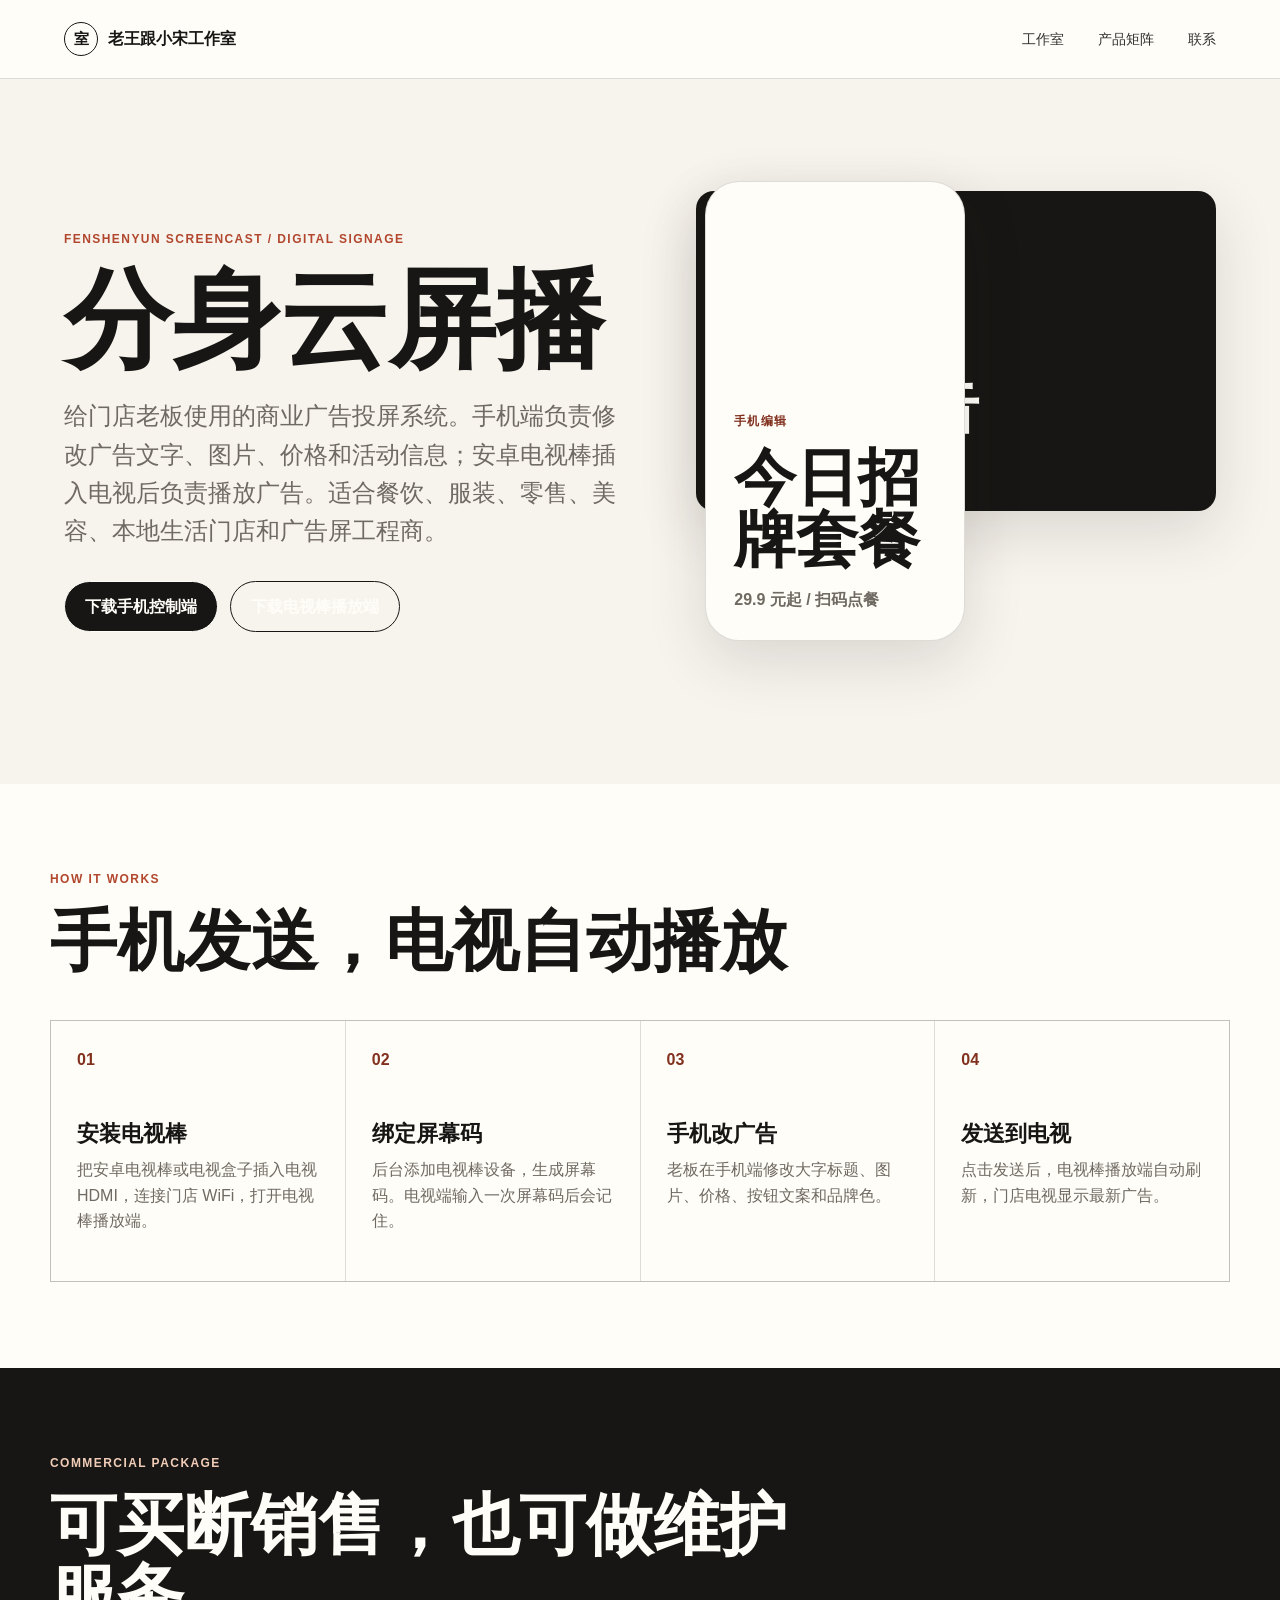
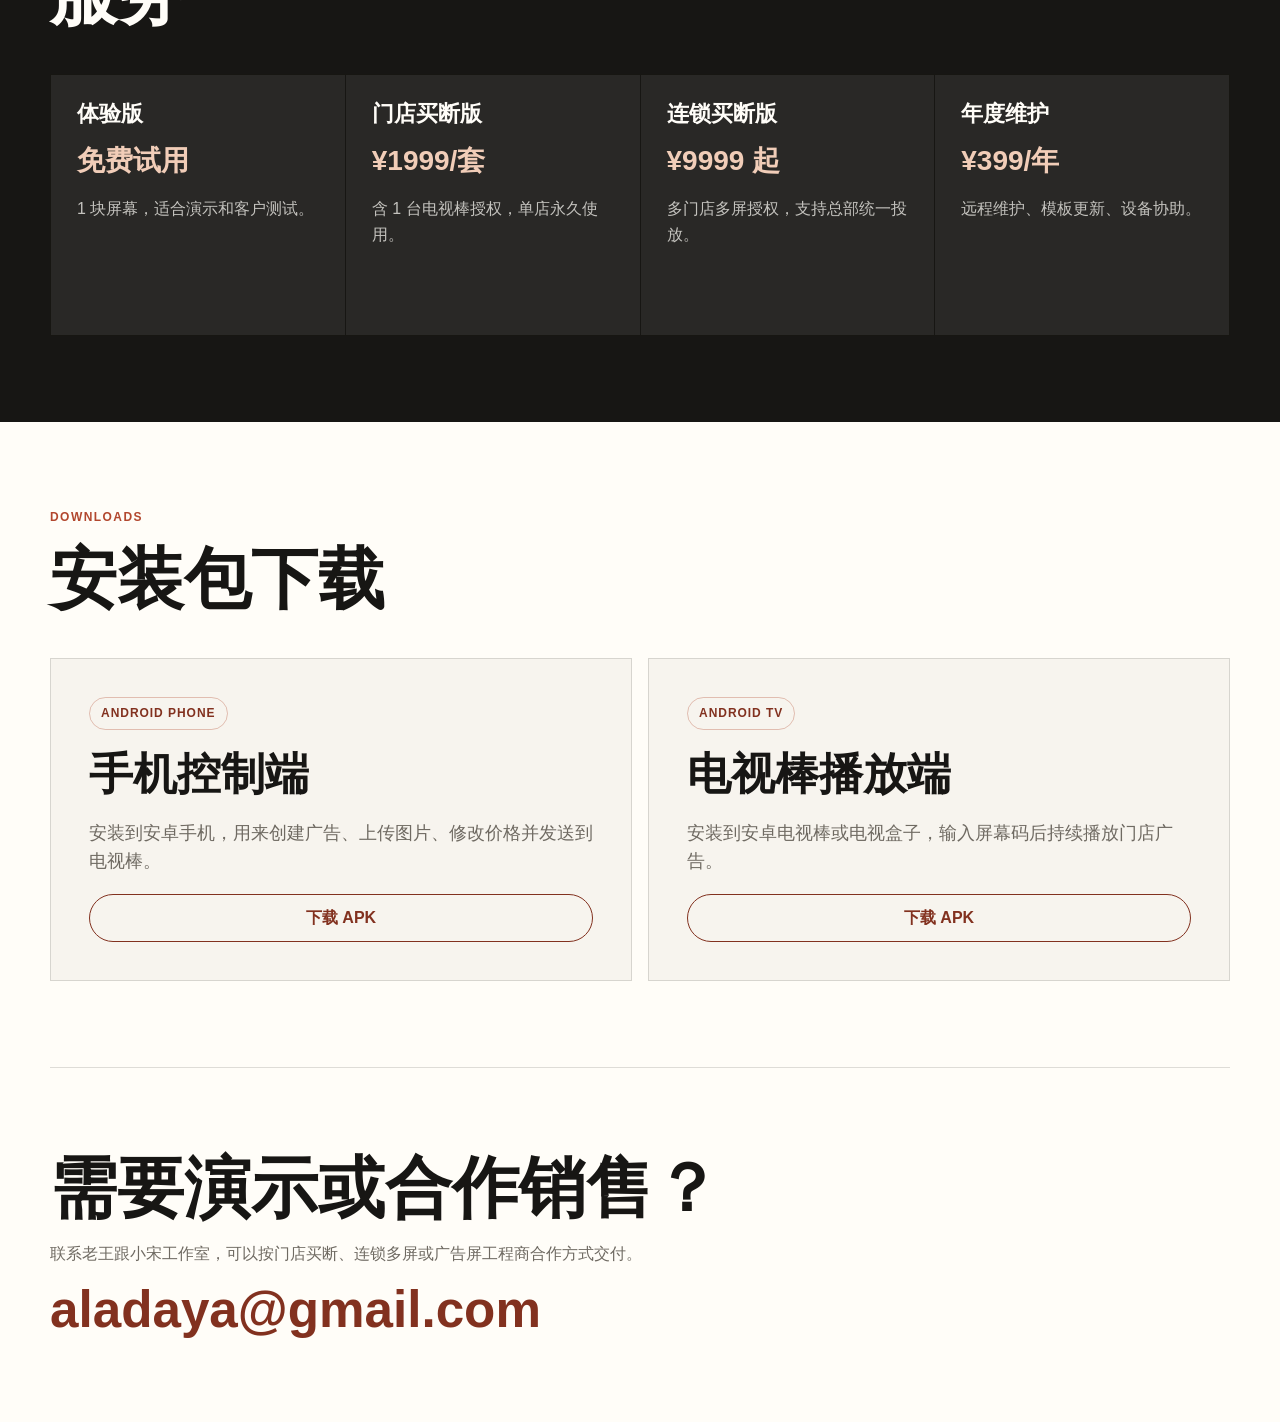
==== fenshenyun.html @ ba09fee8 "Link Fenshenyun product page and downloads" ====
<!doctype html>
<html lang="zh-CN">
  <head>
    <meta charset="utf-8">
    <meta name="viewport" content="width=device-width, initial-scale=1, viewport-fit=cover">
    <title>分身云屏播 - 门店电视广告投屏系统</title>
    <meta
      name="description"
      content="分身云屏播是面向餐饮、服装、零售和本地生活门店的商业广告投屏系统，支持手机编辑广告、安卓电视棒播放、买断授权和年度维护。"
    >
    <meta name="robots" content="index, follow">
    <link rel="canonical" href="https://wang-song-studio.vercel.app/fenshenyun.html">
    <link rel="stylesheet" href="styles.css">
  </head>
  <body class="product-detail-page">
    <header class="detail-header">
      <a class="brand dark-brand" href="/">
        <span class="brand-mark" aria-hidden="true">室</span>
        <span>老王跟小宋工作室</span>
      </a>
      <nav>
        <a href="/">工作室</a>
        <a href="/#products">产品矩阵</a>
        <a href="/#contact">联系</a>
      </nav>
    </header>

    <main>
      <section class="detail-hero">
        <div>
          <p class="section-kicker">Fenshenyun ScreenCast / Digital Signage</p>
          <h1>分身云屏播</h1>
          <p class="detail-lead">
            给门店老板使用的商业广告投屏系统。手机端负责修改广告文字、图片、价格和活动信息；安卓电视棒插入电视后负责播放广告。适合餐饮、服装、零售、美容、本地生活门店和广告屏工程商。
          </p>
          <div class="detail-actions">
            <a class="button primary dark-button" href="downloads/fenshenyun-mobile.apk" download>下载手机控制端</a>
            <a class="button secondary dark-outline" href="downloads/fenshenyun-tv-stick.apk" download>下载电视棒播放端</a>
          </div>
        </div>
        <div class="device-demo" aria-label="产品示意">
          <div class="phone-demo">
            <span>手机编辑</span>
            <strong>今日招牌套餐</strong>
            <p>29.9 元起 / 扫码点餐</p>
          </div>
          <div class="tv-demo">
            <span>电视播放</span>
            <strong>门店广告</strong>
            <p>自动刷新最新活动</p>
          </div>
        </div>
      </section>

      <section class="detail-section">
        <div class="section-heading">
          <p class="section-kicker">How It Works</p>
          <h2>手机发送，电视自动播放</h2>
        </div>
        <div class="detail-grid">
          <article>
            <span>01</span>
            <h3>安装电视棒</h3>
            <p>把安卓电视棒或电视盒子插入电视 HDMI，连接门店 WiFi，打开电视棒播放端。</p>
          </article>
          <article>
            <span>02</span>
            <h3>绑定屏幕码</h3>
            <p>后台添加电视棒设备，生成屏幕码。电视端输入一次屏幕码后会记住。</p>
          </article>
          <article>
            <span>03</span>
            <h3>手机改广告</h3>
            <p>老板在手机端修改大字标题、图片、价格、按钮文案和品牌色。</p>
          </article>
          <article>
            <span>04</span>
            <h3>发送到电视</h3>
            <p>点击发送后，电视棒播放端自动刷新，门店电视显示最新广告。</p>
          </article>
        </div>
      </section>

      <section class="detail-section dark-detail">
        <div class="section-heading">
          <p class="section-kicker">Commercial Package</p>
          <h2>可买断销售，也可做维护服务</h2>
        </div>
        <div class="pricing-strip">
          <article>
            <h3>体验版</h3>
            <strong>免费试用</strong>
            <p>1 块屏幕，适合演示和客户测试。</p>
          </article>
          <article>
            <h3>门店买断版</h3>
            <strong>¥1999/套</strong>
            <p>含 1 台电视棒授权，单店永久使用。</p>
          </article>
          <article>
            <h3>连锁买断版</h3>
            <strong>¥9999 起</strong>
            <p>多门店多屏授权，支持总部统一投放。</p>
          </article>
          <article>
            <h3>年度维护</h3>
            <strong>¥399/年</strong>
            <p>远程维护、模板更新、设备协助。</p>
          </article>
        </div>
      </section>

      <section class="detail-section">
        <div class="section-heading">
          <p class="section-kicker">Downloads</p>
          <h2>安装包下载</h2>
        </div>
        <div class="download-grid">
          <article class="download-card">
            <span class="download-status is-live">Android Phone</span>
            <h3>手机控制端</h3>
            <p>安装到安卓手机，用来创建广告、上传图片、修改价格并发送到电视棒。</p>
            <a class="case-link" href="downloads/fenshenyun-mobile.apk" download>下载 APK</a>
          </article>
          <article class="download-card">
            <span class="download-status is-live">Android TV</span>
            <h3>电视棒播放端</h3>
            <p>安装到安卓电视棒或电视盒子，输入屏幕码后持续播放门店广告。</p>
            <a class="case-link" href="downloads/fenshenyun-tv-stick.apk" download>下载 APK</a>
          </article>
        </div>
      </section>

      <section class="detail-section contact-lite">
        <h2>需要演示或合作销售？</h2>
        <p>联系老王跟小宋工作室，可以按门店买断、连锁多屏或广告屏工程商合作方式交付。</p>
        <a class="contact-link" href="mailto:aladaya@gmail.com">aladaya@gmail.com</a>
      </section>
    </main>
  </body>
</html>
---- styles.css ----
:root {
  color-scheme: light;
  --ink: #171614;
  --muted: #6f6a62;
  --paper: #f7f4ee;
  --paper-deep: #eee6d8;
  --line: rgba(23, 22, 20, 0.14);
  --accent: #b2472e;
  --accent-dark: #82311f;
  --sage: #546b5d;
  --blue: #365b74;
  --white: #fffdf8;
  --shadow: 0 20px 60px rgba(42, 35, 27, 0.14);
}

* {
  box-sizing: border-box;
}

html {
  scroll-behavior: smooth;
  -webkit-text-size-adjust: 100%;
  text-size-adjust: 100%;
  scroll-padding-top: 18px;
}

body {
  margin: 0;
  background: var(--paper);
  color: var(--ink);
  font-family:
    Inter, "PingFang SC", "Hiragino Sans GB", "Microsoft YaHei", sans-serif;
  font-size: 16px;
  line-height: 1.6;
}

a {
  color: inherit;
  text-decoration: none;
  -webkit-tap-highlight-color: rgba(178, 71, 46, 0.18);
}

.site-header {
  position: absolute;
  z-index: 20;
  top: 0;
  left: 0;
  display: flex;
  width: 100%;
  align-items: center;
  justify-content: space-between;
  padding: 22px clamp(20px, 5vw, 72px);
  color: var(--white);
  background: linear-gradient(180deg, rgba(18, 15, 12, 0.42), rgba(18, 15, 12, 0));
}

.brand {
  display: inline-flex;
  align-items: center;
  gap: 10px;
  font-weight: 700;
  letter-spacing: 0;
}

.brand-mark {
  display: grid;
  width: 34px;
  height: 34px;
  place-items: center;
  border: 1px solid currentColor;
  border-radius: 50%;
  font-size: 15px;
}

nav {
  display: flex;
  gap: clamp(14px, 3vw, 34px);
  font-size: 14px;
}

nav a {
  opacity: 0.88;
}

nav a:hover {
  opacity: 1;
}

.hero {
  position: relative;
  min-height: 92svh;
  overflow: hidden;
  display: grid;
  align-items: end;
  padding: 120px clamp(20px, 5vw, 72px) 72px;
  color: var(--white);
}

.hero-image,
.hero-shade {
  position: absolute;
  inset: 0;
  width: 100%;
  height: 100%;
}

.hero-image {
  object-fit: cover;
  object-position: center;
  transform: scale(1.02);
}

.hero-shade {
  background:
    linear-gradient(90deg, rgba(12, 10, 8, 0.76), rgba(12, 10, 8, 0.18) 58%, rgba(12, 10, 8, 0.36)),
    linear-gradient(0deg, rgba(12, 10, 8, 0.56), rgba(12, 10, 8, 0.02) 46%);
}

.hero-content {
  position: relative;
  z-index: 1;
  width: min(760px, 100%);
}

.eyebrow,
.section-kicker {
  margin: 0 0 18px;
  color: var(--accent);
  font-size: 12px;
  font-weight: 800;
  letter-spacing: 0.12em;
  text-transform: uppercase;
}

.hero .eyebrow {
  color: #f1cdb8;
}

.language-switcher {
  display: inline-flex;
  gap: 4px;
  margin: 0 0 22px;
  padding: 4px;
  border: 1px solid rgba(255, 253, 248, 0.32);
  border-radius: 999px;
  background: rgba(18, 15, 12, 0.26);
  backdrop-filter: blur(10px);
}

.language-switcher button {
  min-height: 34px;
  border: 0;
  border-radius: 999px;
  padding: 7px 13px;
  background: transparent;
  color: rgba(255, 253, 248, 0.78);
  cursor: pointer;
  font: inherit;
  font-size: 13px;
  font-weight: 800;
}

.language-switcher button.active {
  background: var(--white);
  color: var(--ink);
}

h1,
h2,
h3,
p {
  margin-top: 0;
}

h1 {
  margin-bottom: 24px;
  font-size: clamp(48px, 8.6vw, 108px);
  line-height: 0.98;
  letter-spacing: 0;
}

h2 {
  margin-bottom: 18px;
  font-size: clamp(32px, 5.2vw, 72px);
  line-height: 1.04;
  letter-spacing: 0;
}

h3 {
  margin-bottom: 10px;
  font-size: 22px;
  line-height: 1.2;
}

.hero-copy {
  max-width: 560px;
  margin-bottom: 18px;
  color: rgba(255, 253, 248, 0.86);
  font-size: clamp(17px, 2vw, 22px);
}

.language-copy {
  max-width: 620px;
  margin-bottom: 30px;
  color: rgba(255, 253, 248, 0.74);
  font-size: 15px;
  font-weight: 700;
}

.language-copy p {
  margin-bottom: 0;
}

.hero-actions {
  display: flex;
  flex-wrap: wrap;
  gap: 12px;
}

.button {
  display: inline-flex;
  min-height: 48px;
  align-items: center;
  justify-content: center;
  border: 1px solid rgba(255, 253, 248, 0.45);
  border-radius: 999px;
  padding: 12px 20px;
  font-weight: 700;
}

.button,
.case-link,
.work-row,
nav a,
.language-switcher button,
.mobile-actionbar a {
  touch-action: manipulation;
}

.button.primary {
  border-color: var(--white);
  background: var(--white);
  color: var(--ink);
}

.button.secondary {
  color: var(--white);
}

.section-inner {
  width: min(1180px, calc(100% - 40px));
  margin: 0 auto;
  padding: 96px 0;
}

.section-band {
  background: var(--white);
}

.split {
  display: grid;
  grid-template-columns: minmax(160px, 0.55fr) minmax(0, 1.45fr);
  gap: clamp(24px, 8vw, 120px);
  align-items: start;
}

.intro p:last-child {
  max-width: 780px;
  color: var(--muted);
  font-size: clamp(18px, 2.2vw, 24px);
}

.translation-block {
  display: grid;
  gap: 14px;
  max-width: 840px;
  margin-top: 30px;
  padding-top: 24px;
  border-top: 1px solid var(--line);
}

.translation-block p {
  margin-bottom: 0;
  color: var(--muted);
  font-size: 16px;
}

.translation-block strong {
  display: block;
  margin-bottom: 4px;
  color: var(--accent-dark);
  font-size: 12px;
  letter-spacing: 0.1em;
  text-transform: uppercase;
}

.section-heading {
  max-width: 760px;
  margin-bottom: 44px;
}

.service-grid {
  display: grid;
  grid-template-columns: repeat(4, minmax(0, 1fr));
  border-top: 1px solid var(--line);
  border-left: 1px solid var(--line);
}

.service-item {
  min-height: 310px;
  padding: 28px;
  border-right: 1px solid var(--line);
  border-bottom: 1px solid var(--line);
  background: rgba(255, 253, 248, 0.48);
}

.service-number {
  display: inline-block;
  margin-bottom: 72px;
  color: var(--sage);
  font-size: 13px;
  font-weight: 800;
}

.service-item p,
.timeline p,
.contact-panel p {
  color: var(--muted);
}

.work-list {
  border-top: 1px solid var(--line);
}

.anchor-alias {
  display: block;
  height: 0;
  scroll-margin-top: 18px;
}

.product-suite {
  background:
    linear-gradient(135deg, rgba(54, 91, 116, 0.11), rgba(178, 71, 46, 0.08)),
    var(--paper-deep);
}

.product-suite-layout {
  display: grid;
  gap: 34px;
}

.product-suite .section-heading p:last-child {
  max-width: 820px;
  color: var(--muted);
  font-size: clamp(18px, 2.2vw, 22px);
}

.product-grid {
  display: grid;
  grid-template-columns: repeat(3, minmax(0, 1fr));
  gap: 16px;
}

.product-card {
  display: grid;
  min-height: 520px;
  align-content: space-between;
  padding: clamp(24px, 4vw, 38px);
  border: 1px solid var(--line);
  background: var(--white);
  box-shadow: 0 18px 44px rgba(42, 35, 27, 0.08);
}

.product-topline {
  display: flex;
  align-items: center;
  justify-content: space-between;
  gap: 12px;
}

.product-topline span {
  width: fit-content;
  border-radius: 999px;
  padding: 6px 11px;
  background: var(--paper);
  color: var(--accent-dark);
  font-size: 12px;
  font-weight: 900;
  letter-spacing: 0.08em;
}

.product-topline strong {
  color: var(--sage);
  font-size: 13px;
}

.product-card h3 {
  margin: 34px 0 14px;
  font-size: clamp(28px, 3.8vw, 48px);
}

.product-card p {
  margin-bottom: 0;
  color: var(--muted);
  font-size: 18px;
}

.product-card ul {
  display: grid;
  gap: 10px;
  margin: 28px 0;
  padding-left: 20px;
  color: var(--muted);
}

.product-card li {
  padding-left: 4px;
}

.product-card.is-dark {
  background: var(--ink);
  color: var(--white);
}

.product-card.is-dark p,
.product-card.is-dark ul {
  color: rgba(255, 253, 248, 0.72);
}

.product-card.is-dark .product-topline span {
  background: rgba(255, 253, 248, 0.12);
  color: #f1cdb8;
}

.product-card.is-dark .product-topline strong {
  color: rgba(255, 253, 248, 0.62);
}

.product-card.is-dark .case-link {
  border-color: var(--white);
  color: var(--white);
}

.product-card.is-dark .case-link:hover {
  background: var(--white);
  color: var(--ink);
}

.product-card.is-blue {
  background: rgba(54, 91, 116, 0.1);
}

.product-note {
  max-width: 860px;
  border-top: 1px solid var(--line);
  padding-top: 22px;
  color: var(--muted);
  font-weight: 700;
}

.secondary-link {
  border-color: var(--blue);
  color: var(--blue);
}

.secondary-link:hover {
  background: var(--blue);
}

.download {
  background: var(--white);
}

.download-layout {
  display: grid;
  gap: 34px;
}

.download-grid {
  display: grid;
  grid-template-columns: repeat(2, minmax(0, 1fr));
  gap: 16px;
}

.download-card {
  display: grid;
  min-height: 280px;
  align-content: space-between;
  gap: 18px;
  padding: clamp(24px, 4vw, 38px);
  border: 1px solid var(--line);
  background: var(--paper);
}

.download-card h3 {
  margin-bottom: 0;
  font-size: clamp(26px, 3.4vw, 44px);
}

.download-card p {
  max-width: 560px;
  margin-bottom: 0;
  color: var(--muted);
  font-size: 18px;
}

.download-status {
  width: fit-content;
  border: 1px solid rgba(84, 107, 93, 0.34);
  border-radius: 999px;
  padding: 6px 11px;
  color: var(--sage);
  font-size: 12px;
  font-weight: 900;
  letter-spacing: 0.08em;
  text-transform: uppercase;
}

.download-status.is-live {
  border-color: rgba(178, 71, 46, 0.32);
  color: var(--accent-dark);
}

.case-link.is-disabled {
  border-color: rgba(23, 22, 20, 0.16);
  color: var(--muted);
  cursor: not-allowed;
}

.case-link.is-disabled:hover {
  background: transparent;
  color: var(--muted);
}

.ai-section {
  background:
    linear-gradient(135deg, rgba(54, 91, 116, 0.08), rgba(178, 71, 46, 0.08)),
    var(--white);
}

.ai-layout {
  display: grid;
  gap: 40px;
}

.ai-section .section-heading p:last-child {
  max-width: 800px;
  color: var(--muted);
  font-size: 20px;
}

.ai-grid {
  display: grid;
  grid-template-columns: repeat(3, minmax(0, 1fr));
  gap: 16px;
}

.ai-grid article {
  min-height: 250px;
  padding: 28px;
  border: 1px solid var(--line);
  background: rgba(255, 253, 248, 0.72);
}

.ai-grid span {
  display: inline-block;
  margin-bottom: 54px;
  color: var(--blue);
  font-size: 13px;
  font-weight: 900;
}

.ai-grid p {
  color: var(--muted);
}

.product-case {
  display: grid;
  grid-template-columns: minmax(0, 1fr) auto;
  gap: 28px;
  align-items: end;
  margin-bottom: 44px;
  padding: clamp(24px, 4vw, 42px);
  border: 1px solid var(--line);
  background: var(--paper);
}

.product-case h3 {
  margin-bottom: 14px;
  font-size: clamp(28px, 4vw, 54px);
}

.product-case p {
  max-width: 720px;
  margin-bottom: 14px;
  color: var(--muted);
  font-size: 18px;
}

.product-case p:last-child {
  margin-bottom: 0;
}

.product-case .case-translation {
  color: var(--blue);
  font-size: 15px;
  font-weight: 700;
}

.case-label {
  color: var(--accent-dark) !important;
  font-size: 13px !important;
  font-weight: 900;
  letter-spacing: 0.1em;
  text-transform: uppercase;
}

.case-link {
  display: inline-flex;
  min-height: 46px;
  align-items: center;
  justify-content: center;
  border: 1px solid var(--accent-dark);
  border-radius: 999px;
  padding: 10px 18px;
  color: var(--accent-dark);
  font-weight: 800;
  white-space: nowrap;
}

.case-link:hover {
  background: var(--accent-dark);
  color: var(--white);
}

.work-row {
  display: grid;
  grid-template-columns: minmax(0, 1fr) minmax(180px, 0.56fr);
  gap: 24px;
  align-items: center;
  min-height: 96px;
  border-bottom: 1px solid var(--line);
  color: var(--ink);
}

.work-row span:first-child {
  font-size: clamp(24px, 3vw, 42px);
  font-weight: 800;
  line-height: 1.1;
}

.work-row span:last-child {
  color: var(--blue);
  font-size: 13px;
  font-weight: 800;
  letter-spacing: 0.08em;
  text-transform: uppercase;
}

.work-row:hover {
  color: var(--accent-dark);
}

.business {
  background: var(--paper-deep);
}

.business-layout {
  display: grid;
  gap: 40px;
}

.business .section-heading p:last-child {
  max-width: 760px;
  color: var(--muted);
  font-size: 20px;
}

.business-grid {
  display: grid;
  grid-template-columns: repeat(3, minmax(0, 1fr));
  gap: 1px;
  background: var(--line);
  border: 1px solid var(--line);
}

.business-grid article {
  min-height: 260px;
  padding: 28px;
  background: var(--white);
}

.business-grid span {
  display: inline-block;
  margin-bottom: 54px;
  color: var(--accent-dark);
  font-size: 13px;
  font-weight: 900;
}

.business-grid p,
.business-note p {
  color: var(--muted);
}

.business-note {
  display: grid;
  gap: 8px;
  max-width: 820px;
  padding-top: 24px;
  border-top: 1px solid var(--line);
}

.business-note p {
  margin-bottom: 0;
  font-size: 15px;
  font-weight: 700;
}

.process-layout {
  display: grid;
  grid-template-columns: minmax(220px, 0.82fr) minmax(0, 1.18fr);
  gap: clamp(30px, 8vw, 110px);
}

.sticky-heading {
  position: sticky;
  top: 110px;
  align-self: start;
}

.timeline {
  display: grid;
  gap: 0;
  margin: 0;
  padding: 0;
  list-style: none;
}

.timeline li {
  display: grid;
  grid-template-columns: 64px minmax(0, 1fr);
  gap: 22px;
  padding: 34px 0;
  border-top: 1px solid var(--line);
}

.timeline li:last-child {
  border-bottom: 1px solid var(--line);
}

.timeline span {
  color: var(--sage);
  font-weight: 900;
}

.contact-panel {
  display: grid;
  min-height: 420px;
  align-content: center;
  border-top: 1px solid var(--line);
  border-bottom: 1px solid var(--line);
}

.contact-panel h2 {
  max-width: 820px;
}

.contact-panel p {
  max-width: 560px;
  font-size: 18px;
}

.contact-link {
  width: fit-content;
  color: var(--accent-dark);
  font-size: clamp(26px, 4vw, 54px);
  font-weight: 900;
  line-height: 1.05;
}

.contact-link:hover {
  color: var(--blue);
}

.wechat-link {
  border: 0;
  background: transparent;
  cursor: pointer;
  text-align: left;
}

.contact-methods {
  display: grid;
  gap: 12px;
  margin-top: 22px;
}

.contact-methods p {
  margin-bottom: 0;
  color: var(--ink);
  font-size: clamp(22px, 3vw, 40px);
  font-weight: 800;
  line-height: 1.15;
}

.contact-methods strong {
  color: var(--accent-dark);
}

.wechat-hint {
  max-width: 520px;
  color: var(--muted);
  font-size: 15px;
  font-weight: 600;
  line-height: 1.5;
}

.mobile-actionbar {
  display: none;
}

.product-detail-page {
  background: var(--white);
}

.detail-header {
  display: flex;
  align-items: center;
  justify-content: space-between;
  padding: 22px clamp(20px, 5vw, 72px);
  border-bottom: 1px solid var(--line);
  background: var(--white);
}

.detail-header nav a {
  color: var(--ink);
}

.dark-brand {
  color: var(--ink);
}

.detail-hero {
  display: grid;
  grid-template-columns: minmax(0, 1.05fr) minmax(320px, 0.95fr);
  gap: clamp(28px, 6vw, 84px);
  align-items: center;
  min-height: 76svh;
  padding: clamp(56px, 8vw, 110px) clamp(20px, 5vw, 72px);
  background: var(--paper);
}

.detail-hero h1 {
  color: var(--ink);
}

.detail-lead {
  max-width: 720px;
  color: var(--muted);
  font-size: clamp(18px, 2.2vw, 24px);
}

.detail-actions {
  display: flex;
  flex-wrap: wrap;
  gap: 12px;
  margin-top: 30px;
}

.dark-button {
  background: var(--ink) !important;
  color: var(--white) !important;
}

.dark-outline {
  border-color: var(--ink);
  color: var(--ink);
}

.device-demo {
  position: relative;
  min-height: 500px;
}

.phone-demo,
.tv-demo {
  position: absolute;
  display: grid;
  align-content: end;
  border: 1px solid var(--line);
  box-shadow: var(--shadow);
}

.phone-demo {
  z-index: 2;
  left: 0;
  bottom: 40px;
  width: min(260px, 46vw);
  min-height: 460px;
  border-radius: 34px;
  padding: 28px;
  background: var(--white);
}

.tv-demo {
  right: 0;
  top: 10px;
  width: min(520px, 70vw);
  min-height: 320px;
  border-radius: 18px;
  padding: 34px;
  background: var(--ink);
  color: var(--white);
}

.phone-demo span,
.tv-demo span {
  margin-bottom: 16px;
  color: var(--accent-dark);
  font-size: 12px;
  font-weight: 900;
  letter-spacing: 0.1em;
  text-transform: uppercase;
}

.tv-demo span {
  color: #f1cdb8;
}

.phone-demo strong,
.tv-demo strong {
  font-size: clamp(32px, 5vw, 62px);
  line-height: 1;
}

.phone-demo p,
.tv-demo p {
  margin: 16px 0 0;
  color: var(--muted);
  font-weight: 800;
}

.tv-demo p {
  color: rgba(255, 253, 248, 0.72);
}

.detail-section {
  width: min(1180px, calc(100% - 40px));
  margin: 0 auto;
  padding: 86px 0;
}

.detail-grid,
.pricing-strip {
  display: grid;
  grid-template-columns: repeat(4, minmax(0, 1fr));
  gap: 1px;
  border: 1px solid var(--line);
  background: var(--line);
}

.detail-grid article,
.pricing-strip article {
  min-height: 260px;
  padding: 26px;
  background: var(--white);
}

.detail-grid span {
  display: inline-block;
  margin-bottom: 48px;
  color: var(--accent-dark);
  font-weight: 900;
}

.detail-grid p,
.pricing-strip p,
.contact-lite p {
  color: var(--muted);
}

.dark-detail {
  width: 100%;
  max-width: none;
  padding: 86px max(20px, calc((100vw - 1180px) / 2));
  background: var(--ink);
  color: var(--white);
}

.dark-detail .section-kicker {
  color: #f1cdb8;
}

.pricing-strip article {
  background: rgba(255, 253, 248, 0.08);
}

.pricing-strip strong {
  display: block;
  margin: 12px 0;
  color: #f1cdb8;
  font-size: 28px;
}

.pricing-strip p {
  color: rgba(255, 253, 248, 0.72);
}

.contact-lite {
  border-top: 1px solid var(--line);
}

@media (max-width: 900px) {
  .site-header {
    padding: 18px 20px;
  }

  nav {
    display: none;
  }

  .hero {
    min-height: 88svh;
    padding: 96px 20px 42px;
  }

  .hero-shade {
    background:
      linear-gradient(90deg, rgba(12, 10, 8, 0.78), rgba(12, 10, 8, 0.28)),
      linear-gradient(0deg, rgba(12, 10, 8, 0.6), rgba(12, 10, 8, 0.04) 48%);
  }

  .section-inner {
    width: min(100% - 32px, 720px);
    padding: 72px 0;
  }

  .split,
  .detail-hero,
  .process-layout,
  .work-row,
  .product-case {
    grid-template-columns: 1fr;
  }

  .service-grid {
    grid-template-columns: repeat(2, minmax(0, 1fr));
  }

  .business-grid {
    grid-template-columns: 1fr;
  }

  .product-grid {
    grid-template-columns: 1fr;
  }

  .download-grid {
    grid-template-columns: 1fr;
  }

  .ai-grid {
    grid-template-columns: 1fr;
  }

  .detail-grid,
  .pricing-strip {
    grid-template-columns: repeat(2, minmax(0, 1fr));
  }

  .device-demo {
    min-height: 560px;
  }

  .service-item {
    min-height: 250px;
    padding: 24px;
  }

  .service-number {
    margin-bottom: 46px;
  }

  .sticky-heading {
    position: static;
  }
}

@media (max-width: 700px) {
  body {
    padding-bottom: calc(78px + env(safe-area-inset-bottom));
  }

  .brand {
    font-size: 15px;
  }

  .site-header {
    align-items: flex-start;
  }

  h1 {
    font-size: clamp(44px, 13vw, 66px);
  }

  .hero {
    min-height: 100svh;
    padding: calc(92px + env(safe-area-inset-top)) 20px 110px;
  }

  .language-switcher {
    width: 100%;
    position: sticky;
    top: max(12px, env(safe-area-inset-top));
    z-index: 2;
  }

  .language-switcher button {
    flex: 1;
    min-height: 42px;
    padding-inline: 8px;
  }

  .language-copy {
    font-size: 13px;
  }

  .button {
    width: 100%;
    min-height: 52px;
  }

  .service-grid {
    grid-template-columns: 1fr;
  }

  .detail-header nav {
    display: none;
  }

  .detail-grid,
  .pricing-strip {
    grid-template-columns: 1fr;
  }

  .device-demo {
    min-height: 520px;
  }

  .phone-demo,
  .tv-demo {
    position: relative;
    width: 100%;
    min-height: 260px;
  }

  .phone-demo {
    bottom: auto;
    margin-top: 20px;
  }

  .tv-demo {
    top: auto;
    margin-top: -30px;
  }

  .work-row {
    min-height: 120px;
    gap: 8px;
    padding: 22px 0;
  }

  .timeline li {
    grid-template-columns: 48px minmax(0, 1fr);
    gap: 14px;
  }

  .contact-panel {
    min-height: 360px;
  }

  .contact-link {
    overflow-wrap: anywhere;
  }

  .mobile-actionbar {
    position: fixed;
    z-index: 30;
    right: 12px;
    bottom: calc(10px + env(safe-area-inset-bottom));
    left: 12px;
    display: grid;
    grid-template-columns: repeat(4, minmax(0, 1fr));
    gap: 6px;
    padding: 6px;
    border: 1px solid rgba(23, 22, 20, 0.12);
    border-radius: 999px;
    background: rgba(255, 253, 248, 0.92);
    box-shadow: 0 18px 48px rgba(23, 22, 20, 0.22);
    backdrop-filter: blur(18px);
  }

  .mobile-actionbar a {
    display: inline-flex;
    min-height: 48px;
    align-items: center;
    justify-content: center;
    border-radius: 999px;
    color: var(--ink);
    font-size: 14px;
    font-weight: 900;
  }

  .mobile-actionbar a:first-child {
    background: var(--accent-dark);
    color: var(--white);
  }
}
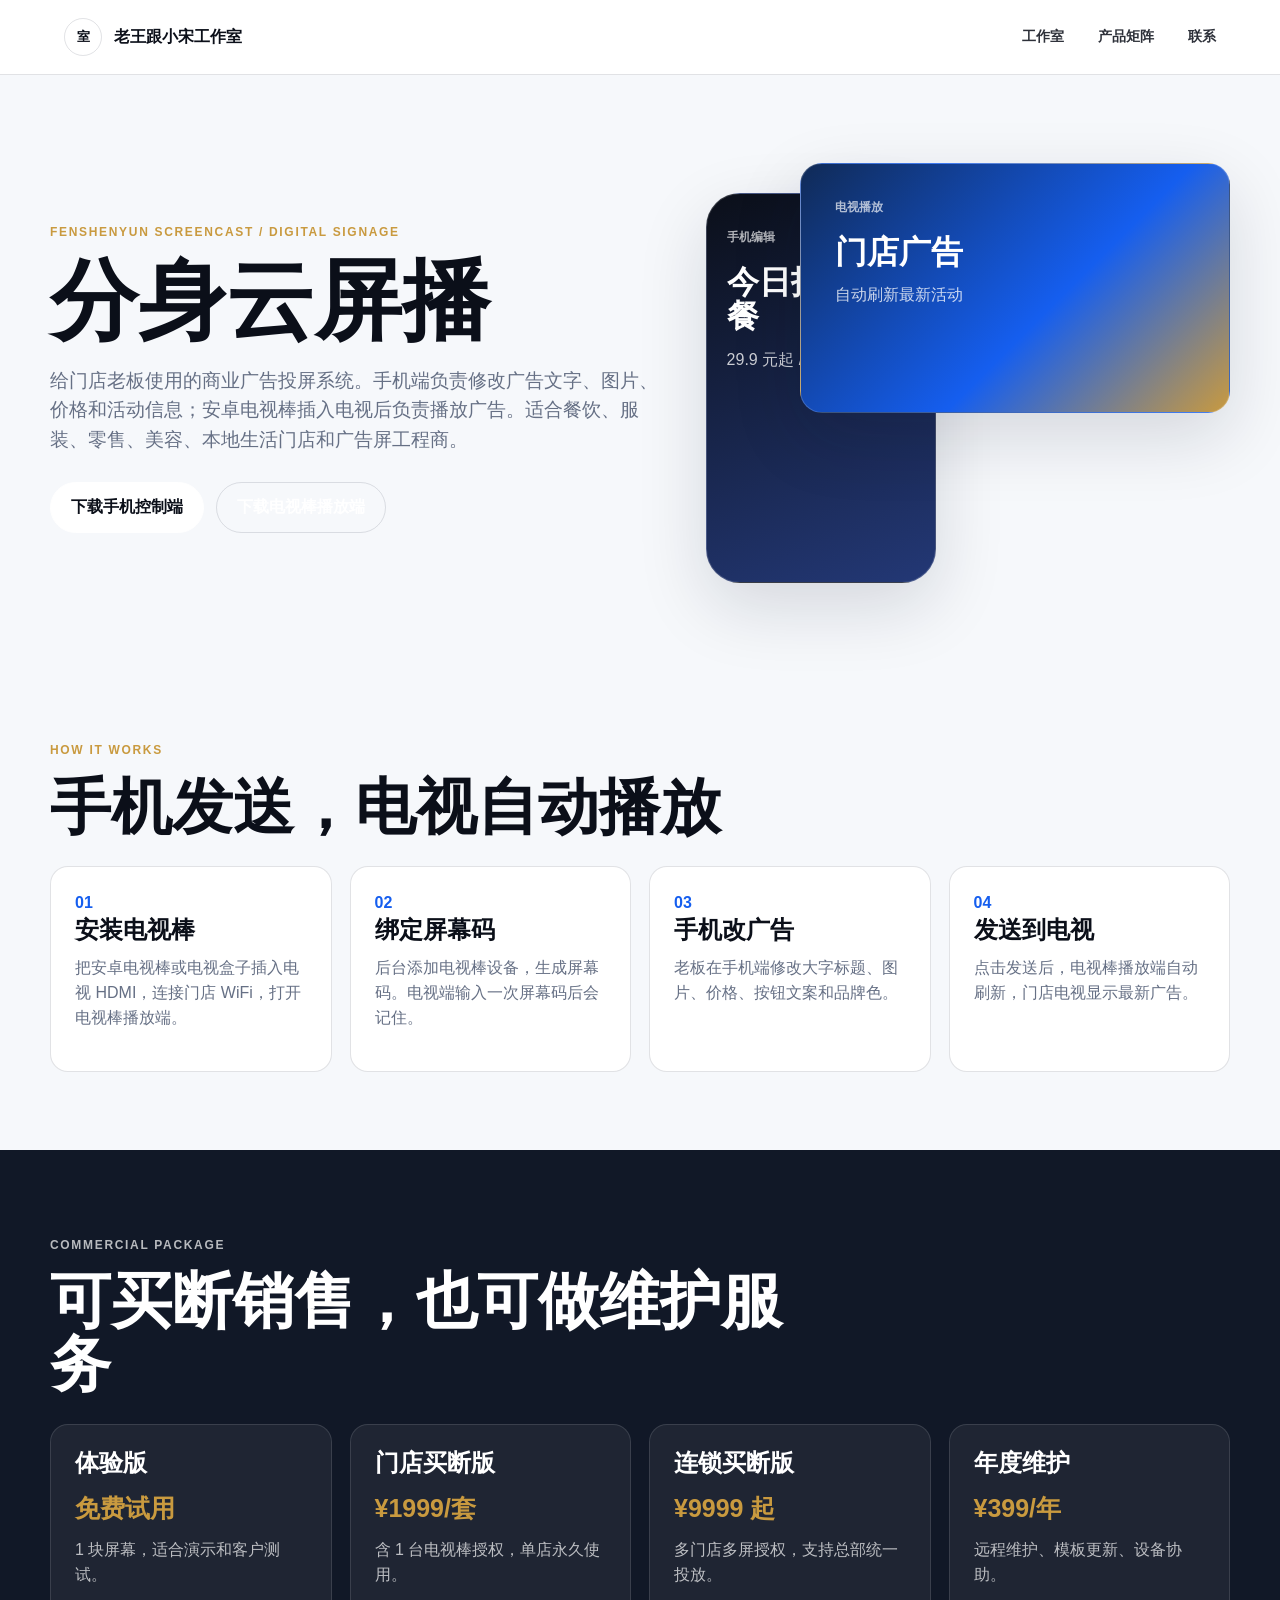
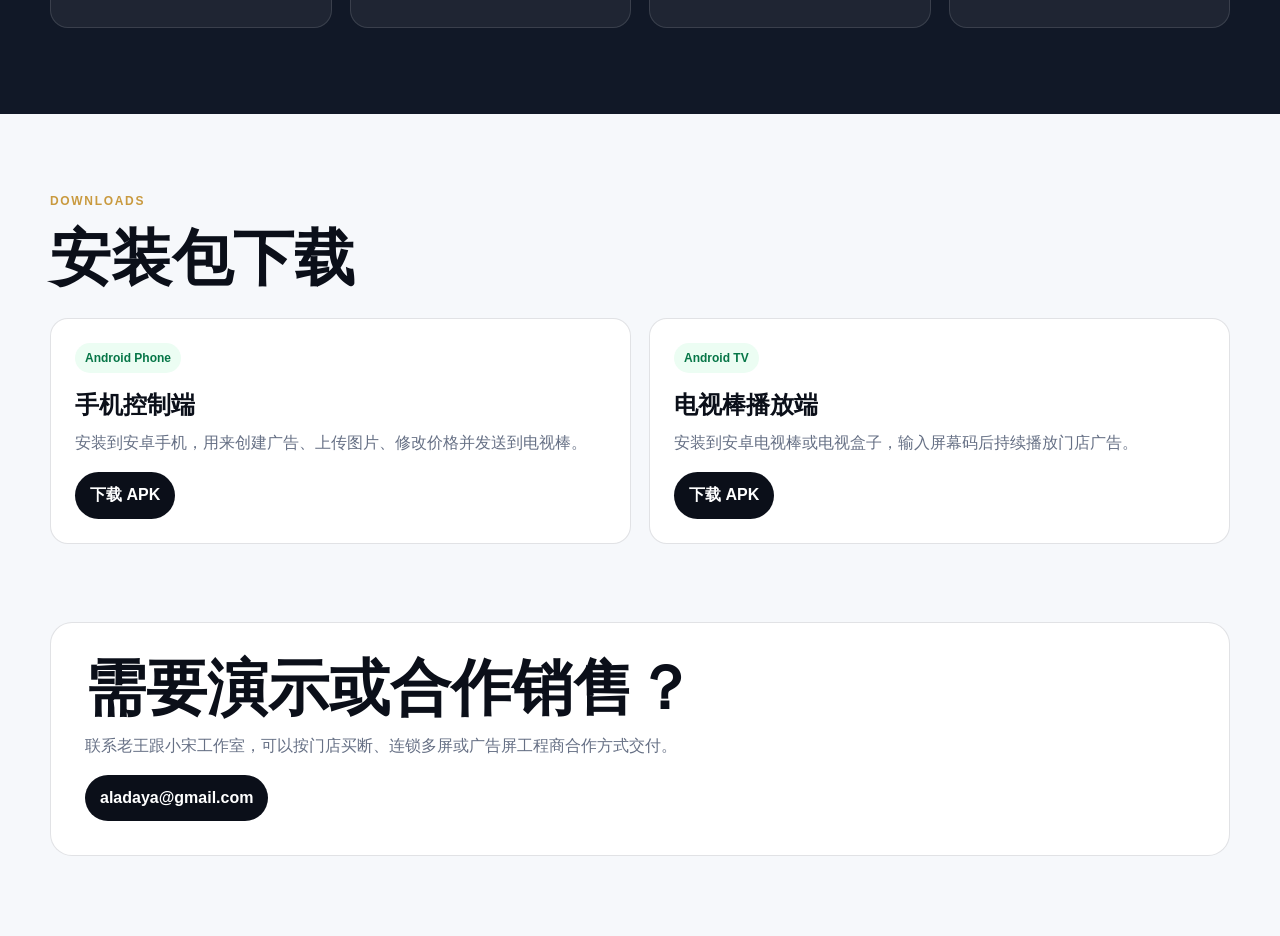
==== commit 52e40e4e: "Redesign studio homepage with international product positioning" ====
--- a/fenshenyun.html
+++ b/fenshenyun.html
@@ -10,7 +10,7 @@
     >
     <meta name="robots" content="index, follow">
     <link rel="canonical" href="https://wang-song-studio.vercel.app/fenshenyun.html">
-    <link rel="stylesheet" href="styles.css">
+    <link rel="stylesheet" href="styles.css?v=20260525-studio">
   </head>
   <body class="product-detail-page">
     <header class="detail-header">
--- a/styles.css
+++ b/styles.css
@@ -1,101 +1,68 @@
 :root {
   color-scheme: light;
-  --ink: #171614;
-  --muted: #6f6a62;
-  --paper: #f7f4ee;
-  --paper-deep: #eee6d8;
-  --line: rgba(23, 22, 20, 0.14);
-  --accent: #b2472e;
-  --accent-dark: #82311f;
-  --sage: #546b5d;
-  --blue: #365b74;
-  --white: #fffdf8;
-  --shadow: 0 20px 60px rgba(42, 35, 27, 0.14);
-}
-
-* {
-  box-sizing: border-box;
-}
-
-html {
-  scroll-behavior: smooth;
-  -webkit-text-size-adjust: 100%;
-  text-size-adjust: 100%;
-  scroll-padding-top: 18px;
-}
-
+  --ink: #0b0f19;
+  --muted: #667085;
+  --paper: #f5f7fb;
+  --white: #ffffff;
+  --line: rgba(15, 23, 42, 0.12);
+  --blue: #155eef;
+  --blue-dark: #102a56;
+  --gold: #c99a3f;
+  --slate: #111827;
+  --shadow: 0 24px 70px rgba(15, 23, 42, 0.14);
+}
+
+* { box-sizing: border-box; }
+html { scroll-behavior: smooth; scroll-padding-top: 24px; }
 body {
   margin: 0;
   background: var(--paper);
   color: var(--ink);
-  font-family:
-    Inter, "PingFang SC", "Hiragino Sans GB", "Microsoft YaHei", sans-serif;
-  font-size: 16px;
-  line-height: 1.6;
-}
-
-a {
-  color: inherit;
-  text-decoration: none;
-  -webkit-tap-highlight-color: rgba(178, 71, 46, 0.18);
-}
+  font-family: Inter, "PingFang SC", "Microsoft YaHei", Arial, sans-serif;
+  line-height: 1.55;
+}
+a { color: inherit; text-decoration: none; }
 
 .site-header {
   position: absolute;
   z-index: 20;
   top: 0;
   left: 0;
-  display: flex;
   width: 100%;
+  display: flex;
   align-items: center;
   justify-content: space-between;
-  padding: 22px clamp(20px, 5vw, 72px);
-  color: var(--white);
-  background: linear-gradient(180deg, rgba(18, 15, 12, 0.42), rgba(18, 15, 12, 0));
-}
-
+  padding: 24px clamp(20px, 5vw, 72px);
+  color: #fff;
+}
 .brand {
   display: inline-flex;
   align-items: center;
-  gap: 10px;
-  font-weight: 700;
-  letter-spacing: 0;
-}
-
+  gap: 12px;
+  font-weight: 800;
+}
 .brand-mark {
   display: grid;
-  width: 34px;
-  height: 34px;
   place-items: center;
-  border: 1px solid currentColor;
+  width: 38px;
+  height: 38px;
+  border: 1px solid rgba(255,255,255,0.55);
   border-radius: 50%;
-  font-size: 15px;
-}
-
-nav {
-  display: flex;
-  gap: clamp(14px, 3vw, 34px);
-  font-size: 14px;
-}
-
-nav a {
-  opacity: 0.88;
-}
-
-nav a:hover {
-  opacity: 1;
-}
+  font-size: 13px;
+}
+nav { display: flex; gap: clamp(16px, 3vw, 34px); font-size: 14px; font-weight: 700; }
+nav a { opacity: 0.86; }
+nav a:hover { opacity: 1; }
 
 .hero {
   position: relative;
-  min-height: 92svh;
-  overflow: hidden;
+  min-height: 90svh;
   display: grid;
   align-items: end;
-  padding: 120px clamp(20px, 5vw, 72px) 72px;
-  color: var(--white);
-}
-
+  overflow: hidden;
+  padding: 120px clamp(20px, 5vw, 72px) 76px;
+  color: #fff;
+}
 .hero-image,
 .hero-shade {
   position: absolute;
@@ -103,1117 +70,454 @@
   width: 100%;
   height: 100%;
 }
-
-.hero-image {
-  object-fit: cover;
-  object-position: center;
-  transform: scale(1.02);
-}
-
+.hero-image { object-fit: cover; object-position: center; transform: scale(1.03); }
 .hero-shade {
   background:
-    linear-gradient(90deg, rgba(12, 10, 8, 0.76), rgba(12, 10, 8, 0.18) 58%, rgba(12, 10, 8, 0.36)),
-    linear-gradient(0deg, rgba(12, 10, 8, 0.56), rgba(12, 10, 8, 0.02) 46%);
-}
-
+    linear-gradient(90deg, rgba(3, 7, 18, 0.86), rgba(3, 7, 18, 0.34) 58%, rgba(3, 7, 18, 0.72)),
+    linear-gradient(0deg, rgba(3, 7, 18, 0.84), rgba(3, 7, 18, 0.08) 58%);
+}
 .hero-content {
   position: relative;
   z-index: 1;
-  width: min(760px, 100%);
-}
-
-.eyebrow,
-.section-kicker {
-  margin: 0 0 18px;
-  color: var(--accent);
-  font-size: 12px;
-  font-weight: 800;
-  letter-spacing: 0.12em;
-  text-transform: uppercase;
-}
-
-.hero .eyebrow {
-  color: #f1cdb8;
-}
-
+  width: min(980px, 100%);
+}
 .language-switcher {
   display: inline-flex;
   gap: 4px;
-  margin: 0 0 22px;
+  margin-bottom: 24px;
   padding: 4px;
-  border: 1px solid rgba(255, 253, 248, 0.32);
-  border-radius: 999px;
-  background: rgba(18, 15, 12, 0.26);
-  backdrop-filter: blur(10px);
-}
-
+  border: 1px solid rgba(255,255,255,0.26);
+  border-radius: 999px;
+  background: rgba(255,255,255,0.08);
+  backdrop-filter: blur(12px);
+}
 .language-switcher button {
   min-height: 34px;
   border: 0;
   border-radius: 999px;
-  padding: 7px 13px;
+  padding: 7px 14px;
   background: transparent;
-  color: rgba(255, 253, 248, 0.78);
+  color: rgba(255,255,255,0.76);
   cursor: pointer;
   font: inherit;
   font-size: 13px;
   font-weight: 800;
 }
-
-.language-switcher button.active {
-  background: var(--white);
-  color: var(--ink);
-}
-
-h1,
-h2,
-h3,
-p {
-  margin-top: 0;
-}
-
+.language-switcher button.active { background: #fff; color: var(--ink); }
+.eyebrow,
+.section-kicker {
+  margin: 0 0 16px;
+  color: var(--gold);
+  font-size: 12px;
+  font-weight: 900;
+  letter-spacing: 0.14em;
+  text-transform: uppercase;
+}
+h1, h2, h3, p { margin-top: 0; }
 h1 {
-  margin-bottom: 24px;
-  font-size: clamp(48px, 8.6vw, 108px);
+  max-width: 980px;
+  margin-bottom: 22px;
+  font-size: clamp(48px, 7.6vw, 104px);
   line-height: 0.98;
   letter-spacing: 0;
 }
-
-h2 {
-  margin-bottom: 18px;
-  font-size: clamp(32px, 5.2vw, 72px);
-  line-height: 1.04;
-  letter-spacing: 0;
-}
-
-h3 {
-  margin-bottom: 10px;
-  font-size: 22px;
-  line-height: 1.2;
-}
-
+h2 { margin-bottom: 14px; font-size: clamp(32px, 4.8vw, 64px); line-height: 1.02; }
+h3 { margin-bottom: 12px; font-size: 24px; line-height: 1.18; }
 .hero-copy {
-  max-width: 560px;
-  margin-bottom: 18px;
-  color: rgba(255, 253, 248, 0.86);
-  font-size: clamp(17px, 2vw, 22px);
-}
-
-.language-copy {
-  max-width: 620px;
+  max-width: 720px;
   margin-bottom: 30px;
-  color: rgba(255, 253, 248, 0.74);
-  font-size: 15px;
-  font-weight: 700;
-}
-
-.language-copy p {
-  margin-bottom: 0;
-}
-
-.hero-actions {
+  color: rgba(255,255,255,0.82);
+  font-size: clamp(18px, 2vw, 23px);
+}
+.hero-actions,
+.download-actions,
+.contact-methods {
   display: flex;
   flex-wrap: wrap;
   gap: 12px;
 }
-
 .button {
   display: inline-flex;
   min-height: 48px;
   align-items: center;
   justify-content: center;
-  border: 1px solid rgba(255, 253, 248, 0.45);
+  border: 1px solid rgba(255,255,255,0.44);
   border-radius: 999px;
   padding: 12px 20px;
-  font-weight: 700;
-}
-
-.button,
-.case-link,
-.work-row,
-nav a,
-.language-switcher button,
-.mobile-actionbar a {
-  touch-action: manipulation;
-}
-
-.button.primary {
-  border-color: var(--white);
-  background: var(--white);
-  color: var(--ink);
-}
-
-.button.secondary {
-  color: var(--white);
-}
-
-.section-inner {
+  font-weight: 900;
+}
+.button.primary { background: #fff; color: var(--ink); border-color: #fff; }
+.button.secondary { color: #fff; }
+.button.dark.primary { background: var(--ink); color: #fff; border-color: var(--ink); }
+.button.dark.secondary { color: var(--ink); border-color: var(--line); }
+
+.metrics {
+  width: min(1180px, calc(100% - 40px));
+  margin: -44px auto 0;
+  position: relative;
+  z-index: 3;
+  display: grid;
+  grid-template-columns: repeat(4, 1fr);
+  overflow: hidden;
+  border: 1px solid rgba(255,255,255,0.56);
+  border-radius: 18px;
+  background: rgba(255,255,255,0.92);
+  box-shadow: var(--shadow);
+  backdrop-filter: blur(16px);
+}
+.metric {
+  min-height: 120px;
+  padding: 24px;
+  border-right: 1px solid var(--line);
+}
+.metric:last-child { border-right: 0; }
+.metric strong { display: block; font-size: 32px; line-height: 1; }
+.metric span { display: block; margin-top: 10px; color: var(--muted); font-size: 14px; font-weight: 800; }
+
+.section {
   width: min(1180px, calc(100% - 40px));
   margin: 0 auto;
   padding: 96px 0;
 }
-
-.section-band {
+.section-head {
+  max-width: 740px;
+  margin-bottom: 30px;
+}
+.section-head p:not(.section-kicker) { color: var(--muted); font-size: 18px; }
+.product-grid,
+.system-grid {
+  display: grid;
+  grid-template-columns: repeat(3, 1fr);
+  gap: 18px;
+}
+.product-card,
+.system-grid article,
+.download-panel,
+.contact-panel {
+  border: 1px solid var(--line);
+  border-radius: 18px;
   background: var(--white);
-}
-
-.split {
-  display: grid;
-  grid-template-columns: minmax(160px, 0.55fr) minmax(0, 1.45fr);
-  gap: clamp(24px, 8vw, 120px);
-  align-items: start;
-}
-
-.intro p:last-child {
-  max-width: 780px;
+  box-shadow: 0 18px 50px rgba(15, 23, 42, 0.08);
+}
+.product-card {
+  display: flex;
+  min-height: 390px;
+  flex-direction: column;
+  padding: 26px;
+}
+.product-card.featured {
+  background: var(--slate);
+  color: #fff;
+}
+.product-card p { color: var(--muted); }
+.product-card.featured p { color: rgba(255,255,255,0.72); }
+.status {
+  align-self: flex-start;
+  margin-bottom: 26px;
+  border-radius: 999px;
+  padding: 7px 11px;
+  background: #eff4ff;
+  color: var(--blue);
+  font-size: 12px;
+  font-weight: 900;
+}
+.status.sale { background: rgba(201,154,63,0.16); color: #f5cc70; }
+.status.build { background: #ecfdf3; color: #067647; }
+.tags {
+  display: flex;
+  flex-wrap: wrap;
+  gap: 8px;
+  margin: auto 0 24px;
+}
+.tags span {
+  border: 1px solid var(--line);
+  border-radius: 999px;
+  padding: 6px 10px;
   color: var(--muted);
-  font-size: clamp(18px, 2.2vw, 24px);
-}
-
-.translation-block {
-  display: grid;
-  gap: 14px;
-  max-width: 840px;
-  margin-top: 30px;
-  padding-top: 24px;
-  border-top: 1px solid var(--line);
-}
-
-.translation-block p {
-  margin-bottom: 0;
-  color: var(--muted);
-  font-size: 16px;
-}
-
-.translation-block strong {
-  display: block;
-  margin-bottom: 4px;
-  color: var(--accent-dark);
   font-size: 12px;
-  letter-spacing: 0.1em;
-  text-transform: uppercase;
-}
-
-.section-heading {
-  max-width: 760px;
-  margin-bottom: 44px;
-}
-
-.service-grid {
-  display: grid;
-  grid-template-columns: repeat(4, minmax(0, 1fr));
-  border-top: 1px solid var(--line);
-  border-left: 1px solid var(--line);
-}
-
-.service-item {
-  min-height: 310px;
-  padding: 28px;
-  border-right: 1px solid var(--line);
-  border-bottom: 1px solid var(--line);
-  background: rgba(255, 253, 248, 0.48);
-}
-
-.service-number {
-  display: inline-block;
-  margin-bottom: 72px;
-  color: var(--sage);
-  font-size: 13px;
   font-weight: 800;
 }
-
-.service-item p,
-.timeline p,
-.contact-panel p {
-  color: var(--muted);
-}
-
-.work-list {
-  border-top: 1px solid var(--line);
-}
-
-.anchor-alias {
-  display: block;
-  height: 0;
-  scroll-margin-top: 18px;
-}
-
-.product-suite {
-  background:
-    linear-gradient(135deg, rgba(54, 91, 116, 0.11), rgba(178, 71, 46, 0.08)),
-    var(--paper-deep);
-}
-
-.product-suite-layout {
-  display: grid;
-  gap: 34px;
-}
-
-.product-suite .section-heading p:last-child {
-  max-width: 820px;
-  color: var(--muted);
-  font-size: clamp(18px, 2.2vw, 22px);
-}
-
-.product-grid {
-  display: grid;
-  grid-template-columns: repeat(3, minmax(0, 1fr));
-  gap: 16px;
-}
-
-.product-card {
-  display: grid;
-  min-height: 520px;
-  align-content: space-between;
-  padding: clamp(24px, 4vw, 38px);
-  border: 1px solid var(--line);
+.featured .tags span { border-color: rgba(255,255,255,0.18); color: rgba(255,255,255,0.75); }
+.text-link {
+  display: inline-flex;
+  align-self: flex-start;
+  color: var(--blue);
+  font-weight: 900;
+}
+.featured .text-link { color: #f5cc70; }
+
+.systems {
+  width: 100%;
+  max-width: none;
+  padding: 96px max(20px, calc((100vw - 1180px) / 2));
   background: var(--white);
-  box-shadow: 0 18px 44px rgba(42, 35, 27, 0.08);
-}
-
-.product-topline {
+}
+.systems .section-head { margin-left: 0; }
+.system-grid { grid-template-columns: repeat(4, 1fr); }
+.system-grid article { padding: 24px; box-shadow: none; }
+.system-grid strong { color: var(--blue); }
+.system-grid p { color: var(--muted); }
+
+.download-panel,
+.contact-panel {
   display: flex;
   align-items: center;
   justify-content: space-between;
-  gap: 12px;
-}
-
-.product-topline span {
-  width: fit-content;
-  border-radius: 999px;
-  padding: 6px 11px;
-  background: var(--paper);
-  color: var(--accent-dark);
-  font-size: 12px;
-  font-weight: 900;
-  letter-spacing: 0.08em;
-}
-
-.product-topline strong {
-  color: var(--sage);
-  font-size: 13px;
-}
-
-.product-card h3 {
-  margin: 34px 0 14px;
-  font-size: clamp(28px, 3.8vw, 48px);
-}
-
-.product-card p {
-  margin-bottom: 0;
+  gap: 28px;
+  padding: 34px;
+}
+.download-panel p,
+.contact-panel p {
+  max-width: 680px;
   color: var(--muted);
-  font-size: 18px;
-}
-
-.product-card ul {
-  display: grid;
-  gap: 10px;
-  margin: 28px 0;
-  padding-left: 20px;
-  color: var(--muted);
-}
-
-.product-card li {
-  padding-left: 4px;
-}
-
-.product-card.is-dark {
-  background: var(--ink);
-  color: var(--white);
-}
-
-.product-card.is-dark p,
-.product-card.is-dark ul {
-  color: rgba(255, 253, 248, 0.72);
-}
-
-.product-card.is-dark .product-topline span {
-  background: rgba(255, 253, 248, 0.12);
-  color: #f1cdb8;
-}
-
-.product-card.is-dark .product-topline strong {
-  color: rgba(255, 253, 248, 0.62);
-}
-
-.product-card.is-dark .case-link {
-  border-color: var(--white);
-  color: var(--white);
-}
-
-.product-card.is-dark .case-link:hover {
-  background: var(--white);
-  color: var(--ink);
-}
-
-.product-card.is-blue {
-  background: rgba(54, 91, 116, 0.1);
-}
-
-.product-note {
-  max-width: 860px;
-  border-top: 1px solid var(--line);
-  padding-top: 22px;
-  color: var(--muted);
-  font-weight: 700;
-}
-
-.secondary-link {
-  border-color: var(--blue);
-  color: var(--blue);
-}
-
-.secondary-link:hover {
-  background: var(--blue);
-}
-
-.download {
-  background: var(--white);
-}
-
-.download-layout {
-  display: grid;
-  gap: 34px;
-}
-
-.download-grid {
-  display: grid;
-  grid-template-columns: repeat(2, minmax(0, 1fr));
-  gap: 16px;
-}
-
-.download-card {
-  display: grid;
-  min-height: 280px;
-  align-content: space-between;
-  gap: 18px;
-  padding: clamp(24px, 4vw, 38px);
+}
+.contact { padding-top: 0; }
+.contact-methods a {
   border: 1px solid var(--line);
-  background: var(--paper);
-}
-
-.download-card h3 {
-  margin-bottom: 0;
-  font-size: clamp(26px, 3.4vw, 44px);
-}
-
-.download-card p {
-  max-width: 560px;
-  margin-bottom: 0;
-  color: var(--muted);
-  font-size: 18px;
-}
-
-.download-status {
-  width: fit-content;
-  border: 1px solid rgba(84, 107, 93, 0.34);
-  border-radius: 999px;
-  padding: 6px 11px;
-  color: var(--sage);
-  font-size: 12px;
-  font-weight: 900;
-  letter-spacing: 0.08em;
-  text-transform: uppercase;
-}
-
-.download-status.is-live {
-  border-color: rgba(178, 71, 46, 0.32);
-  color: var(--accent-dark);
-}
-
-.case-link.is-disabled {
-  border-color: rgba(23, 22, 20, 0.16);
-  color: var(--muted);
-  cursor: not-allowed;
-}
-
-.case-link.is-disabled:hover {
-  background: transparent;
-  color: var(--muted);
-}
-
-.ai-section {
-  background:
-    linear-gradient(135deg, rgba(54, 91, 116, 0.08), rgba(178, 71, 46, 0.08)),
-    var(--white);
-}
-
-.ai-layout {
-  display: grid;
-  gap: 40px;
-}
-
-.ai-section .section-heading p:last-child {
-  max-width: 800px;
-  color: var(--muted);
-  font-size: 20px;
-}
-
-.ai-grid {
-  display: grid;
-  grid-template-columns: repeat(3, minmax(0, 1fr));
-  gap: 16px;
-}
-
-.ai-grid article {
-  min-height: 250px;
-  padding: 28px;
-  border: 1px solid var(--line);
-  background: rgba(255, 253, 248, 0.72);
-}
-
-.ai-grid span {
-  display: inline-block;
-  margin-bottom: 54px;
-  color: var(--blue);
-  font-size: 13px;
-  font-weight: 900;
-}
-
-.ai-grid p {
-  color: var(--muted);
-}
-
-.product-case {
-  display: grid;
-  grid-template-columns: minmax(0, 1fr) auto;
-  gap: 28px;
-  align-items: end;
-  margin-bottom: 44px;
-  padding: clamp(24px, 4vw, 42px);
-  border: 1px solid var(--line);
-  background: var(--paper);
-}
-
-.product-case h3 {
-  margin-bottom: 14px;
-  font-size: clamp(28px, 4vw, 54px);
-}
-
-.product-case p {
-  max-width: 720px;
-  margin-bottom: 14px;
-  color: var(--muted);
-  font-size: 18px;
-}
-
-.product-case p:last-child {
-  margin-bottom: 0;
-}
-
-.product-case .case-translation {
-  color: var(--blue);
-  font-size: 15px;
-  font-weight: 700;
-}
-
-.case-label {
-  color: var(--accent-dark) !important;
-  font-size: 13px !important;
-  font-weight: 900;
-  letter-spacing: 0.1em;
-  text-transform: uppercase;
-}
-
-.case-link {
-  display: inline-flex;
-  min-height: 46px;
-  align-items: center;
-  justify-content: center;
-  border: 1px solid var(--accent-dark);
-  border-radius: 999px;
-  padding: 10px 18px;
-  color: var(--accent-dark);
-  font-weight: 800;
-  white-space: nowrap;
-}
-
-.case-link:hover {
-  background: var(--accent-dark);
-  color: var(--white);
-}
-
-.work-row {
-  display: grid;
-  grid-template-columns: minmax(0, 1fr) minmax(180px, 0.56fr);
-  gap: 24px;
-  align-items: center;
-  min-height: 96px;
-  border-bottom: 1px solid var(--line);
-  color: var(--ink);
-}
-
-.work-row span:first-child {
-  font-size: clamp(24px, 3vw, 42px);
-  font-weight: 800;
-  line-height: 1.1;
-}
-
-.work-row span:last-child {
-  color: var(--blue);
-  font-size: 13px;
-  font-weight: 800;
-  letter-spacing: 0.08em;
-  text-transform: uppercase;
-}
-
-.work-row:hover {
-  color: var(--accent-dark);
-}
-
-.business {
-  background: var(--paper-deep);
-}
-
-.business-layout {
-  display: grid;
-  gap: 40px;
-}
-
-.business .section-heading p:last-child {
-  max-width: 760px;
-  color: var(--muted);
-  font-size: 20px;
-}
-
-.business-grid {
-  display: grid;
-  grid-template-columns: repeat(3, minmax(0, 1fr));
-  gap: 1px;
-  background: var(--line);
-  border: 1px solid var(--line);
-}
-
-.business-grid article {
-  min-height: 260px;
-  padding: 28px;
-  background: var(--white);
-}
-
-.business-grid span {
-  display: inline-block;
-  margin-bottom: 54px;
-  color: var(--accent-dark);
-  font-size: 13px;
-  font-weight: 900;
-}
-
-.business-grid p,
-.business-note p {
-  color: var(--muted);
-}
-
-.business-note {
-  display: grid;
-  gap: 8px;
-  max-width: 820px;
-  padding-top: 24px;
-  border-top: 1px solid var(--line);
-}
-
-.business-note p {
-  margin-bottom: 0;
-  font-size: 15px;
-  font-weight: 700;
-}
-
-.process-layout {
-  display: grid;
-  grid-template-columns: minmax(220px, 0.82fr) minmax(0, 1.18fr);
-  gap: clamp(30px, 8vw, 110px);
-}
-
-.sticky-heading {
+  border-radius: 999px;
+  padding: 12px 16px;
+  font-weight: 900;
+}
+
+.mobile-actionbar { display: none; }
+
+.product-detail-page {
+  background: #f6f8fb;
+}
+.detail-header {
   position: sticky;
-  top: 110px;
-  align-self: start;
-}
-
-.timeline {
-  display: grid;
-  gap: 0;
-  margin: 0;
-  padding: 0;
-  list-style: none;
-}
-
-.timeline li {
-  display: grid;
-  grid-template-columns: 64px minmax(0, 1fr);
-  gap: 22px;
-  padding: 34px 0;
-  border-top: 1px solid var(--line);
-}
-
-.timeline li:last-child {
-  border-bottom: 1px solid var(--line);
-}
-
-.timeline span {
-  color: var(--sage);
-  font-weight: 900;
-}
-
-.contact-panel {
-  display: grid;
-  min-height: 420px;
-  align-content: center;
-  border-top: 1px solid var(--line);
-  border-bottom: 1px solid var(--line);
-}
-
-.contact-panel h2 {
-  max-width: 820px;
-}
-
-.contact-panel p {
-  max-width: 560px;
-  font-size: 18px;
-}
-
-.contact-link {
-  width: fit-content;
-  color: var(--accent-dark);
-  font-size: clamp(26px, 4vw, 54px);
-  font-weight: 900;
-  line-height: 1.05;
-}
-
-.contact-link:hover {
-  color: var(--blue);
-}
-
-.wechat-link {
-  border: 0;
-  background: transparent;
-  cursor: pointer;
-  text-align: left;
-}
-
-.contact-methods {
-  display: grid;
-  gap: 12px;
-  margin-top: 22px;
-}
-
-.contact-methods p {
-  margin-bottom: 0;
-  color: var(--ink);
-  font-size: clamp(22px, 3vw, 40px);
-  font-weight: 800;
-  line-height: 1.15;
-}
-
-.contact-methods strong {
-  color: var(--accent-dark);
-}
-
-.wechat-hint {
-  max-width: 520px;
-  color: var(--muted);
-  font-size: 15px;
-  font-weight: 600;
-  line-height: 1.5;
-}
-
-.mobile-actionbar {
-  display: none;
-}
-
-.product-detail-page {
-  background: var(--white);
-}
-
-.detail-header {
+  z-index: 20;
+  top: 0;
   display: flex;
   align-items: center;
   justify-content: space-between;
-  padding: 22px clamp(20px, 5vw, 72px);
+  padding: 18px clamp(20px, 5vw, 72px);
   border-bottom: 1px solid var(--line);
-  background: var(--white);
-}
-
-.detail-header nav a {
-  color: var(--ink);
-}
-
-.dark-brand {
-  color: var(--ink);
-}
-
+  background: rgba(255,255,255,0.92);
+  backdrop-filter: blur(14px);
+}
+.detail-header nav { color: var(--ink); }
+.dark-brand { color: var(--ink); }
+.dark-brand .brand-mark { border-color: var(--line); }
+.detail-hero,
+.detail-section {
+  width: min(1180px, calc(100% - 40px));
+  margin: 0 auto;
+}
 .detail-hero {
   display: grid;
-  grid-template-columns: minmax(0, 1.05fr) minmax(320px, 0.95fr);
-  gap: clamp(28px, 6vw, 84px);
+  grid-template-columns: 1.08fr 0.92fr;
+  gap: 40px;
   align-items: center;
-  min-height: 76svh;
-  padding: clamp(56px, 8vw, 110px) clamp(20px, 5vw, 72px);
-  background: var(--paper);
-}
-
+  padding: 88px 0 70px;
+}
 .detail-hero h1 {
   color: var(--ink);
-}
-
+  font-size: clamp(46px, 7vw, 88px);
+}
 .detail-lead {
-  max-width: 720px;
+  max-width: 680px;
   color: var(--muted);
-  font-size: clamp(18px, 2.2vw, 24px);
-}
-
+  font-size: 19px;
+}
 .detail-actions {
   display: flex;
   flex-wrap: wrap;
   gap: 12px;
-  margin-top: 30px;
-}
-
-.dark-button {
-  background: var(--ink) !important;
-  color: var(--white) !important;
-}
-
-.dark-outline {
-  border-color: var(--ink);
-  color: var(--ink);
-}
-
+  margin-top: 28px;
+}
+.dark-button { background: var(--ink); color: #fff; border-color: var(--ink); }
+.dark-outline { color: var(--ink); border-color: var(--line); }
 .device-demo {
   position: relative;
-  min-height: 500px;
-}
-
+  min-height: 430px;
+}
 .phone-demo,
 .tv-demo {
   position: absolute;
-  display: grid;
-  align-content: end;
-  border: 1px solid var(--line);
+  border: 1px solid rgba(255,255,255,0.18);
+  color: #fff;
   box-shadow: var(--shadow);
 }
-
 .phone-demo {
-  z-index: 2;
   left: 0;
-  bottom: 40px;
-  width: min(260px, 46vw);
-  min-height: 460px;
+  bottom: 10px;
+  width: 230px;
+  min-height: 390px;
   border-radius: 34px;
-  padding: 28px;
-  background: var(--white);
-}
-
+  padding: 34px 20px;
+  background: linear-gradient(160deg, #0b0f19, #233876);
+}
 .tv-demo {
+  top: 0;
   right: 0;
-  top: 10px;
-  width: min(520px, 70vw);
-  min-height: 320px;
-  border-radius: 18px;
+  width: min(430px, 86%);
+  min-height: 250px;
+  border-radius: 22px;
   padding: 34px;
-  background: var(--ink);
-  color: var(--white);
-}
-
+  background: linear-gradient(135deg, #102a56, #155eef 58%, #c99a3f);
+}
 .phone-demo span,
 .tv-demo span {
-  margin-bottom: 16px;
-  color: var(--accent-dark);
+  display: block;
+  margin-bottom: 18px;
+  color: rgba(255,255,255,0.68);
   font-size: 12px;
   font-weight: 900;
-  letter-spacing: 0.1em;
   text-transform: uppercase;
 }
-
-.tv-demo span {
-  color: #f1cdb8;
-}
-
 .phone-demo strong,
 .tv-demo strong {
-  font-size: clamp(32px, 5vw, 62px);
-  line-height: 1;
-}
-
+  display: block;
+  font-size: 32px;
+  line-height: 1.08;
+}
 .phone-demo p,
 .tv-demo p {
-  margin: 16px 0 0;
-  color: var(--muted);
-  font-weight: 800;
-}
-
-.tv-demo p {
-  color: rgba(255, 253, 248, 0.72);
-}
-
+  margin-top: 14px;
+  color: rgba(255,255,255,0.78);
+}
 .detail-section {
-  width: min(1180px, calc(100% - 40px));
-  margin: 0 auto;
-  padding: 86px 0;
-}
-
+  padding: 78px 0;
+}
+.section-heading {
+  max-width: 760px;
+  margin-bottom: 28px;
+}
 .detail-grid,
-.pricing-strip {
+.pricing-strip,
+.download-grid {
   display: grid;
-  grid-template-columns: repeat(4, minmax(0, 1fr));
-  gap: 1px;
+  grid-template-columns: repeat(4, 1fr);
+  gap: 18px;
+}
+.detail-grid article,
+.pricing-strip article,
+.download-card {
   border: 1px solid var(--line);
-  background: var(--line);
-}
-
-.detail-grid article,
-.pricing-strip article {
-  min-height: 260px;
-  padding: 26px;
-  background: var(--white);
-}
-
+  border-radius: 18px;
+  background: #fff;
+  padding: 24px;
+}
 .detail-grid span {
-  display: inline-block;
-  margin-bottom: 48px;
-  color: var(--accent-dark);
-  font-weight: 900;
-}
-
+  color: var(--blue);
+  font-weight: 900;
+}
 .detail-grid p,
 .pricing-strip p,
+.download-card p,
 .contact-lite p {
   color: var(--muted);
 }
-
 .dark-detail {
   width: 100%;
   max-width: none;
   padding: 86px max(20px, calc((100vw - 1180px) / 2));
-  background: var(--ink);
-  color: var(--white);
-}
-
-.dark-detail .section-kicker {
-  color: #f1cdb8;
-}
-
-.pricing-strip article {
-  background: rgba(255, 253, 248, 0.08);
-}
-
+  background: var(--slate);
+  color: #fff;
+}
+.dark-detail .pricing-strip article {
+  border-color: rgba(255,255,255,0.12);
+  background: rgba(255,255,255,0.06);
+}
+.dark-detail p { color: rgba(255,255,255,0.7); }
 .pricing-strip strong {
   display: block;
-  margin: 12px 0;
-  color: #f1cdb8;
-  font-size: 28px;
-}
-
-.pricing-strip p {
-  color: rgba(255, 253, 248, 0.72);
-}
-
+  margin: 10px 0;
+  color: var(--gold);
+  font-size: 25px;
+}
+.download-grid { grid-template-columns: repeat(2, 1fr); }
+.download-status {
+  display: inline-flex;
+  margin-bottom: 18px;
+  border-radius: 999px;
+  padding: 6px 10px;
+  background: #eff4ff;
+  color: var(--blue);
+  font-size: 12px;
+  font-weight: 900;
+}
+.download-status.is-live { background: #ecfdf3; color: #067647; }
+.case-link,
+.contact-link {
+  display: inline-flex;
+  border-radius: 999px;
+  background: var(--ink);
+  color: #fff;
+  padding: 11px 15px;
+  font-weight: 900;
+}
 .contact-lite {
-  border-top: 1px solid var(--line);
-}
-
-@media (max-width: 900px) {
-  .site-header {
-    padding: 18px 20px;
-  }
-
-  nav {
-    display: none;
-  }
-
-  .hero {
-    min-height: 88svh;
-    padding: 96px 20px 42px;
-  }
-
-  .hero-shade {
-    background:
-      linear-gradient(90deg, rgba(12, 10, 8, 0.78), rgba(12, 10, 8, 0.28)),
-      linear-gradient(0deg, rgba(12, 10, 8, 0.6), rgba(12, 10, 8, 0.04) 48%);
-  }
-
-  .section-inner {
-    width: min(100% - 32px, 720px);
-    padding: 72px 0;
-  }
-
-  .split,
-  .detail-hero,
-  .process-layout,
-  .work-row,
-  .product-case {
+  margin-bottom: 80px;
+  border: 1px solid var(--line);
+  border-radius: 22px;
+  background: #fff;
+  padding: 34px;
+}
+
+@media (max-width: 880px) {
+  .site-header { position: absolute; padding: 18px 20px; }
+  nav { display: none; }
+  .hero { min-height: 86svh; padding: 108px 20px 80px; }
+  h1 { font-size: clamp(42px, 13vw, 68px); }
+  .metrics,
+  .product-grid,
+  .system-grid {
     grid-template-columns: 1fr;
   }
-
-  .service-grid {
-    grid-template-columns: repeat(2, minmax(0, 1fr));
-  }
-
-  .business-grid {
-    grid-template-columns: 1fr;
-  }
-
-  .product-grid {
-    grid-template-columns: 1fr;
-  }
-
-  .download-grid {
-    grid-template-columns: 1fr;
-  }
-
-  .ai-grid {
-    grid-template-columns: 1fr;
-  }
-
-  .detail-grid,
-  .pricing-strip {
-    grid-template-columns: repeat(2, minmax(0, 1fr));
-  }
-
-  .device-demo {
-    min-height: 560px;
-  }
-
-  .service-item {
-    min-height: 250px;
-    padding: 24px;
-  }
-
-  .service-number {
-    margin-bottom: 46px;
-  }
-
-  .sticky-heading {
-    position: static;
-  }
-}
-
-@media (max-width: 700px) {
-  body {
-    padding-bottom: calc(78px + env(safe-area-inset-bottom));
-  }
-
-  .brand {
-    font-size: 15px;
-  }
-
-  .site-header {
+  .metrics { margin-top: -32px; }
+  .metric { min-height: auto; border-right: 0; border-bottom: 1px solid var(--line); }
+  .metric:last-child { border-bottom: 0; }
+  .section,
+  .systems { padding: 72px 20px; width: 100%; }
+  .download-panel,
+  .contact-panel {
     align-items: flex-start;
-  }
-
-  h1 {
-    font-size: clamp(44px, 13vw, 66px);
-  }
-
-  .hero {
-    min-height: 100svh;
-    padding: calc(92px + env(safe-area-inset-top)) 20px 110px;
-  }
-
-  .language-switcher {
+    flex-direction: column;
+    padding: 26px;
+  }
+  .download-actions,
+  .download-actions .button,
+  .contact-methods,
+  .contact-methods a {
     width: 100%;
-    position: sticky;
-    top: max(12px, env(safe-area-inset-top));
-    z-index: 2;
-  }
-
-  .language-switcher button {
-    flex: 1;
-    min-height: 42px;
-    padding-inline: 8px;
-  }
-
-  .language-copy {
-    font-size: 13px;
-  }
-
-  .button {
-    width: 100%;
-    min-height: 52px;
-  }
-
-  .service-grid {
-    grid-template-columns: 1fr;
-  }
-
-  .detail-header nav {
-    display: none;
-  }
-
-  .detail-grid,
-  .pricing-strip {
-    grid-template-columns: 1fr;
-  }
-
-  .device-demo {
-    min-height: 520px;
-  }
-
-  .phone-demo,
-  .tv-demo {
-    position: relative;
-    width: 100%;
-    min-height: 260px;
-  }
-
-  .phone-demo {
-    bottom: auto;
-    margin-top: 20px;
-  }
-
-  .tv-demo {
-    top: auto;
-    margin-top: -30px;
-  }
-
-  .work-row {
-    min-height: 120px;
-    gap: 8px;
-    padding: 22px 0;
-  }
-
-  .timeline li {
-    grid-template-columns: 48px minmax(0, 1fr);
-    gap: 14px;
-  }
-
-  .contact-panel {
-    min-height: 360px;
-  }
-
-  .contact-link {
-    overflow-wrap: anywhere;
-  }
-
+  }
   .mobile-actionbar {
     position: fixed;
     z-index: 30;
     right: 12px;
-    bottom: calc(10px + env(safe-area-inset-bottom));
+    bottom: 12px;
     left: 12px;
     display: grid;
-    grid-template-columns: repeat(4, minmax(0, 1fr));
-    gap: 6px;
-    padding: 6px;
-    border: 1px solid rgba(23, 22, 20, 0.12);
-    border-radius: 999px;
-    background: rgba(255, 253, 248, 0.92);
-    box-shadow: 0 18px 48px rgba(23, 22, 20, 0.22);
-    backdrop-filter: blur(18px);
-  }
-
+    grid-template-columns: repeat(4, 1fr);
+    overflow: hidden;
+    border: 1px solid var(--line);
+    border-radius: 18px;
+    background: rgba(255,255,255,0.94);
+    box-shadow: 0 16px 48px rgba(15,23,42,0.18);
+    backdrop-filter: blur(14px);
+  }
   .mobile-actionbar a {
-    display: inline-flex;
-    min-height: 48px;
-    align-items: center;
-    justify-content: center;
-    border-radius: 999px;
-    color: var(--ink);
-    font-size: 14px;
+    min-height: 52px;
+    display: grid;
+    place-items: center;
+    color: var(--muted);
+    font-size: 13px;
     font-weight: 900;
   }
-
-  .mobile-actionbar a:first-child {
-    background: var(--accent-dark);
-    color: var(--white);
-  }
-}
+  .detail-header nav { display: none; }
+  .detail-hero {
+    grid-template-columns: 1fr;
+    padding: 54px 0 42px;
+  }
+  .device-demo { min-height: 360px; }
+  .phone-demo { width: 190px; min-height: 320px; }
+  .tv-demo { min-height: 210px; }
+  .detail-grid,
+  .pricing-strip,
+  .download-grid {
+    grid-template-columns: 1fr;
+  }
+  .detail-section { padding: 58px 0; }
+}
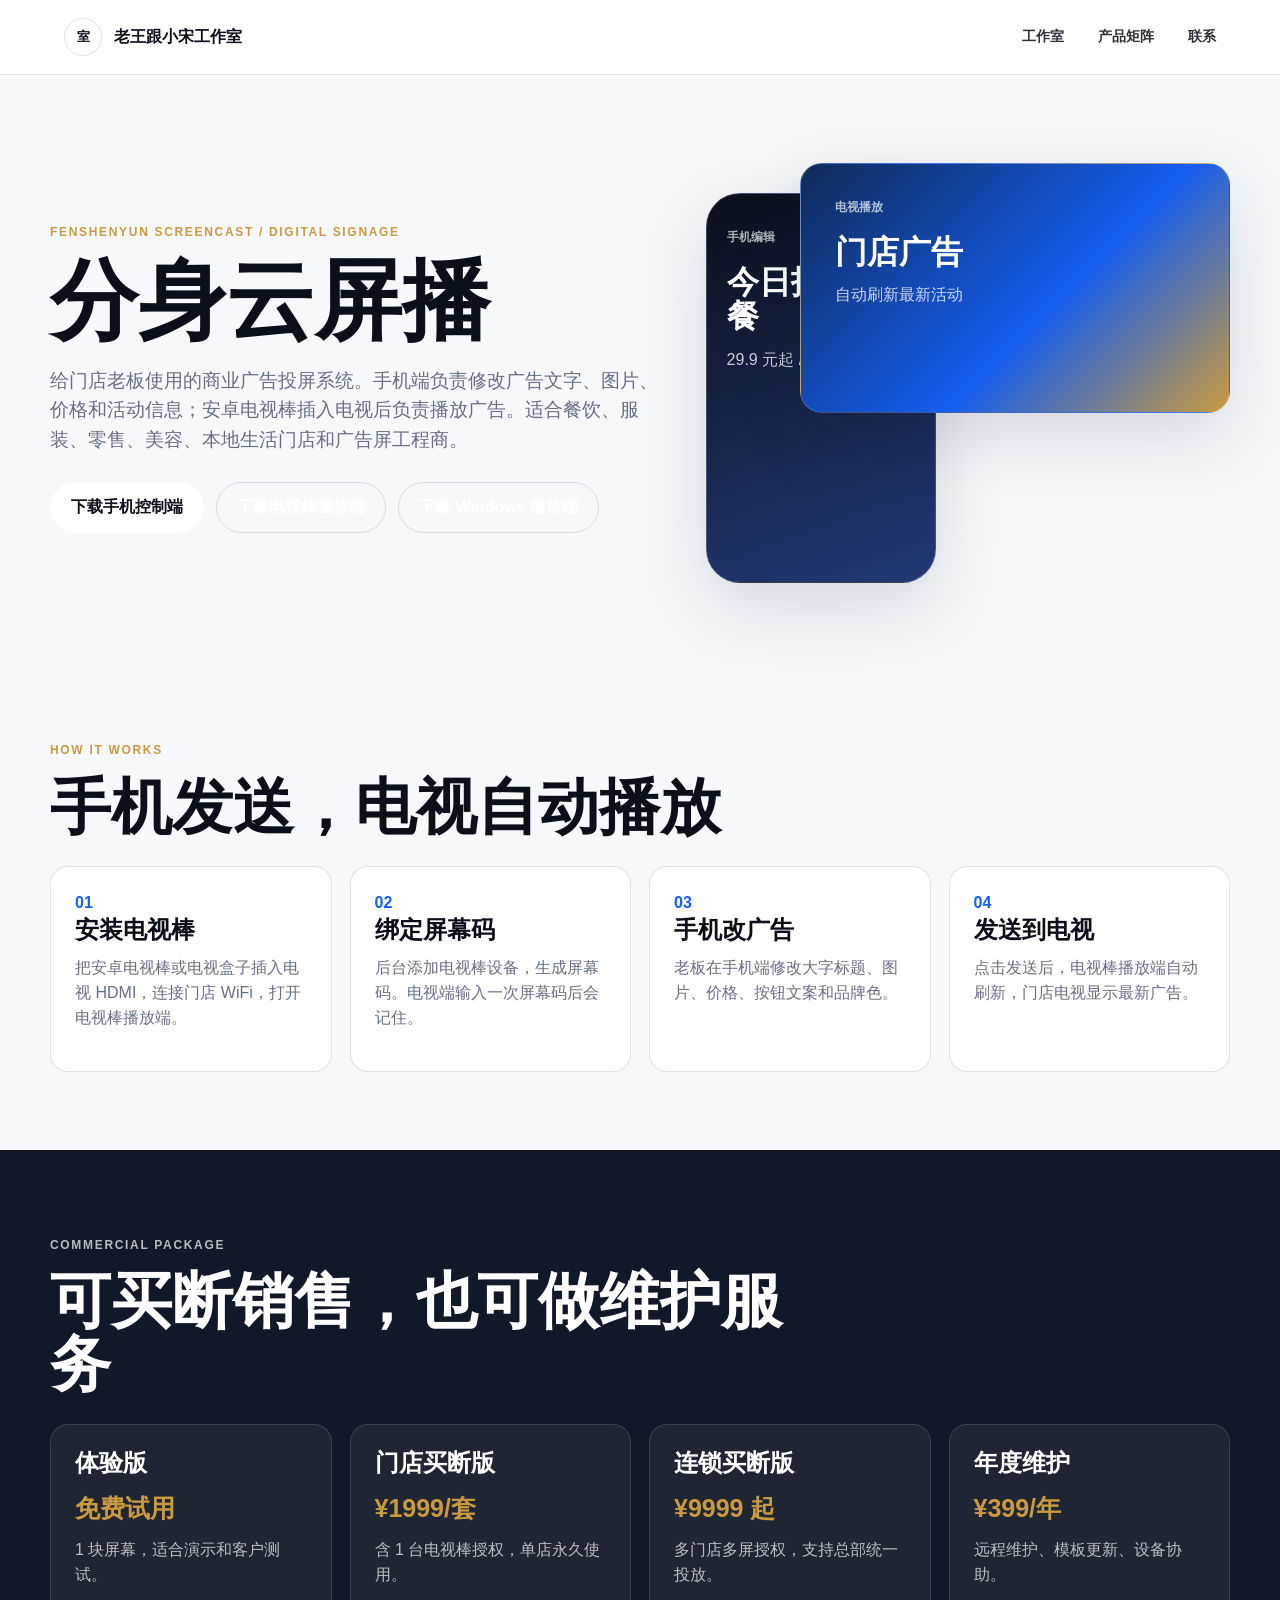
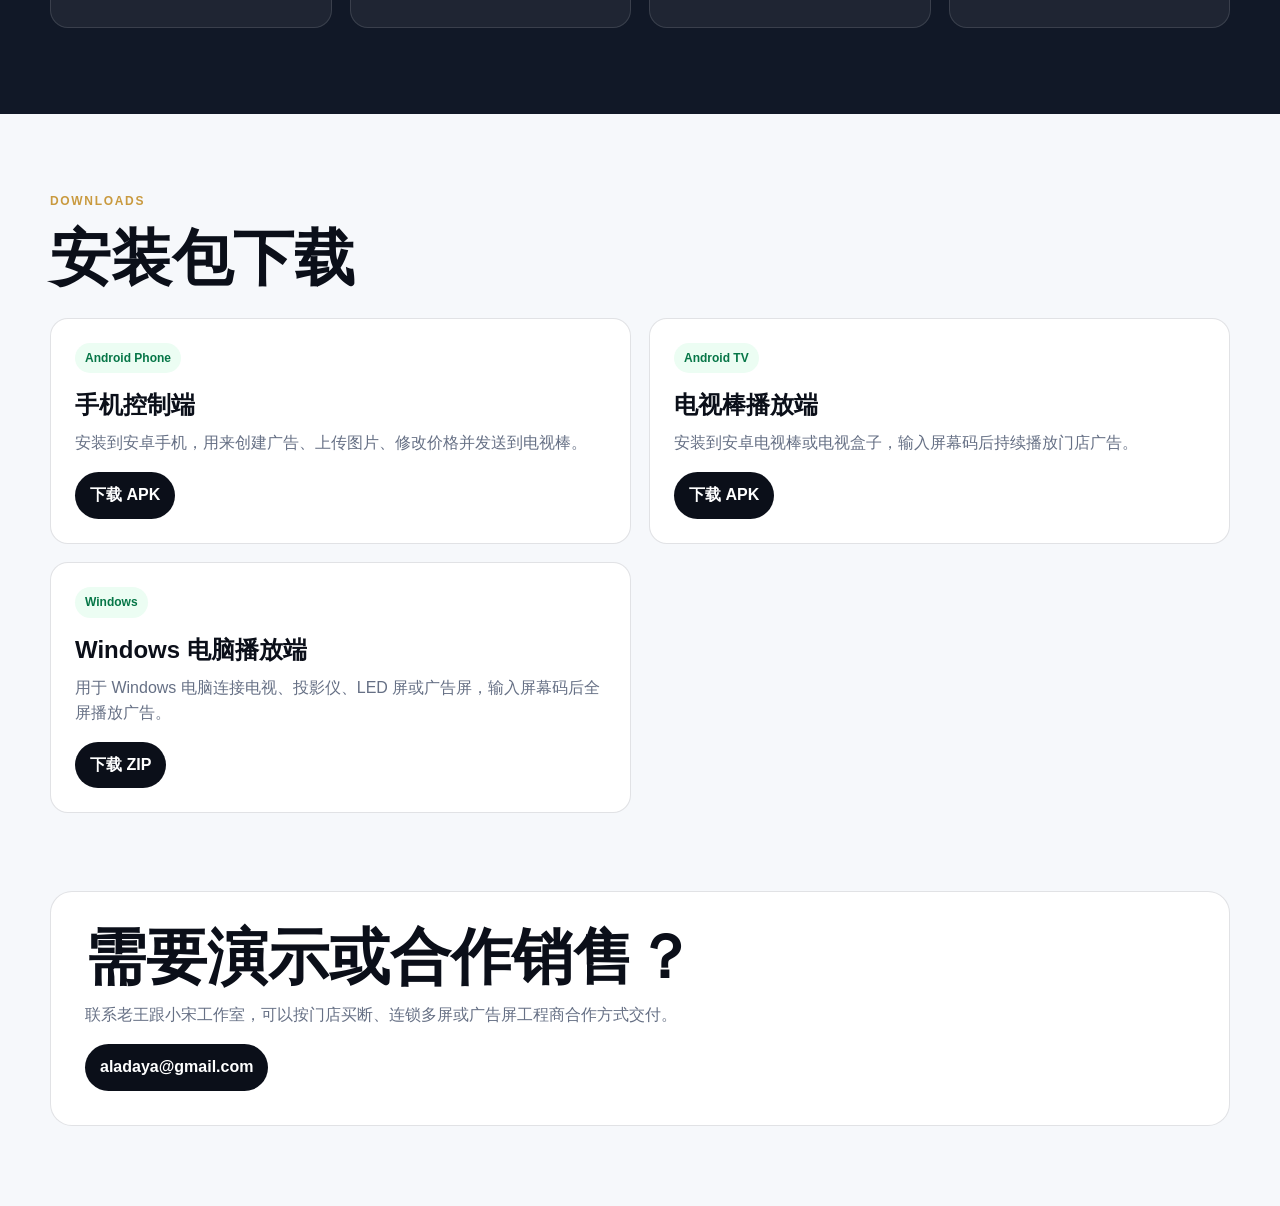
==== commit e872745a: "Add Windows player download for Fenshenyun" ====
--- a/fenshenyun.html
+++ b/fenshenyun.html
@@ -36,6 +36,7 @@
           <div class="detail-actions">
             <a class="button primary dark-button" href="downloads/fenshenyun-mobile.apk" download>下载手机控制端</a>
             <a class="button secondary dark-outline" href="downloads/fenshenyun-tv-stick.apk" download>下载电视棒播放端</a>
+            <a class="button secondary dark-outline" href="downloads/fenshenyun-windows-player.zip" download>下载 Windows 播放端</a>
           </div>
         </div>
         <div class="device-demo" aria-label="产品示意">
@@ -128,6 +129,12 @@
             <p>安装到安卓电视棒或电视盒子，输入屏幕码后持续播放门店广告。</p>
             <a class="case-link" href="downloads/fenshenyun-tv-stick.apk" download>下载 APK</a>
           </article>
+          <article class="download-card">
+            <span class="download-status is-live">Windows</span>
+            <h3>Windows 电脑播放端</h3>
+            <p>用于 Windows 电脑连接电视、投影仪、LED 屏或广告屏，输入屏幕码后全屏播放广告。</p>
+            <a class="case-link" href="downloads/fenshenyun-windows-player.zip" download>下载 ZIP</a>
+          </article>
         </div>
       </section>
 
